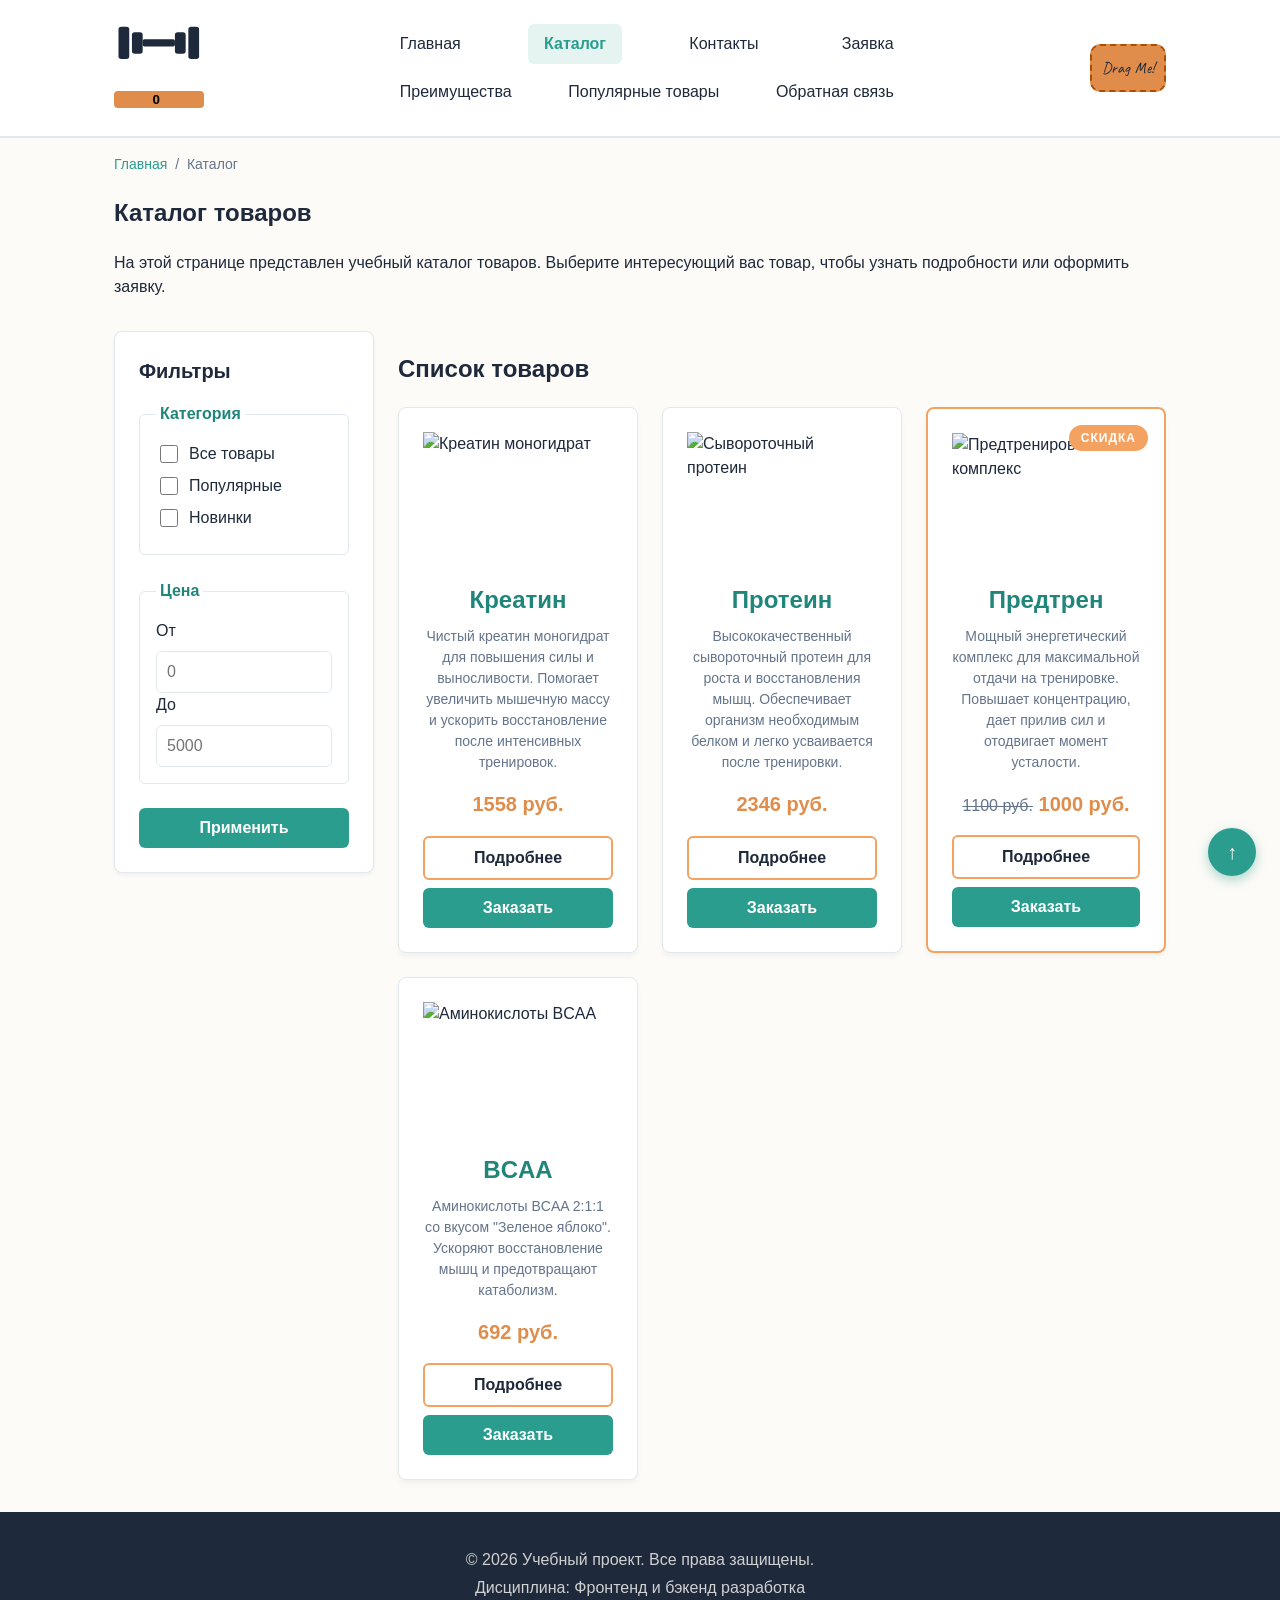
==== catalog.html @ 5d1a7ecf "feat: add KR4 JavaScript interactivity, multi-step modal, forms validation" ====
<!DOCTYPE html>
<html lang="ru">
<head>
  <meta charset="UTF-8">
  <meta name="viewport" content="width=device-width, initial-scale=1.0">
  <meta name="description" content="Каталог товаров учебного интернет-магазина.">
  <title>Каталог товаров – Учебный интернет-магазин</title>
  <link rel="preconnect" href="https://fonts.googleapis.com">
  <link rel="preconnect" href="https://fonts.gstatic.com" crossorigin>
  <link href="https://fonts.googleapis.com/css2?family=Caveat:wght@400;700&display=swap" rel="stylesheet">
  <link rel="stylesheet" href="css/style.css">
  <link rel="stylesheet" href="css/responsive.css">
  <link rel="stylesheet" href="css/animejs.css">
  <script src="https://cdn.jsdelivr.net/npm/animejs@4.3.6/dist/bundles/anime.umd.min.js"></script>
  <script src="js/anime.js" defer></script>
  <script type="module" src="js/main.js" defer></script>
</head>
<body>
  <a class="skip-link" href="#main">Перейти к основному содержимому</a>
  <header class="site-header">
    <div class="site-header__inner">
      <div class="logo-box">
        <div>
          <svg 
            class="logo logo-animated"
            xmlns="http://www.w3.org/2000/svg" 
            viewBox="0 0 100 40" 
            width="200" 
            height="80"
            fill="currentColor"
            aria-label="Гантель"
          >
            <rect x="5"  y="2"  width="12" height="36" rx="3" />
            <rect x="20" y="8"  width="12" height="24" rx="3" />

            <rect x="32" y="16" width="36" height="8" rx="2" />
          
            <rect x="68" y="8"  width="12" height="24" rx="3" />
            <rect x="83" y="2"  width="12" height="36" rx="3" />
          </svg>
        </div>
        <div>
          <button class="rotate-btn">0</button>
        </div>
      </div>

      <button class="menu-toggle" aria-label="Открыть меню" aria-expanded="false" aria-controls="site-nav">
        <span class="menu-toggle__bar"></span>
        <span class="menu-toggle__bar"></span>
        <span class="menu-toggle__bar"></span>
      </button>

      <nav class="site-nav" id="site-nav" aria-label="Основная навигация">
        <ul class="site-nav__list">
          <li class="site-nav__item">
            <a class="site-nav__link glass" href="index.html">Главная</a>
          </li>
          <li class="site-nav__item">
            <a class="site-nav__link site-nav__link--active glass" href="catalog.html" aria-current="page">Каталог</a>
          </li>
          <li class="site-nav__item">
            <a class="site-nav__link glass" href="contacts.html">Контакты</a>
          </li>
          <li class="site-nav__item">
            <a class="site-nav__link glass" href="order.html">Заявка</a>
          </li>
          <li class="site-nav__item">
            <a class="site-nav__link glass" href="index.html#advantages">Преимущества</a>
          </li>
          <li class="site-nav__item">
            <a class="site-nav__link glass" href="index.html#popular">Популярные товары</a>
          </li>
          <li class="site-nav__item">
            <a class="site-nav__link glass" href="index.html#contacts">Обратная связь</a>
          </li>
        </ul>
      </nav>

      <div class="square"><span>Drag Me!</span></div>
    </div>
  </header>

  <main id="main">
    <nav class="breadcrumbs" aria-label="Хлебные крошки">
      <a class="breadcrumbs__link" href="index.html">Главная</a>
      <span class="breadcrumbs__current">Каталог</span>
    </nav>

    <section class="section">
      <h1>Каталог товаров</h1>
      <p>
        На этой странице представлен учебный каталог товаров. 
        Выберите интересующий вас товар, чтобы узнать подробности или оформить заявку.
      </p>
    </section>

    <section class="catalog-layout">
      <aside class="catalog-filters">
        <h2>Фильтры</h2>

        <form class="filters-form" action="#" method="get">
          <fieldset>
            <legend>Категория</legend>
            <label>
              <input type="checkbox" name="category" value="all">
              Все товары
            </label>
            <label>
              <input type="checkbox" name="category" value="popular">
              Популярные
            </label>
            <label>
              <input type="checkbox" name="category" value="new">
              Новинки
            </label>
          </fieldset>

          <fieldset>
            <legend>Цена</legend>
            <label for="price-from">От</label>
            <input id="price-from" name="price-from" type="number" min="0" placeholder="0">

            <label for="price-to">До</label>
            <input id="price-to" name="price-to" type="number" min="0" placeholder="5000">
          </fieldset>

          <button class="button button--primary" type="submit">Применить</button>
        </form>
      </aside>

      <section class="catalog-products">
        <h2>Список товаров</h2>

        <div class="products-grid">
          <article class="product-card">
            <img 
              src="images/creatine.png" 
              srcset="images/creatine.png 480w, 
                      images/creatine.png 640w, 
                      images/creatine.png 960w" 
              sizes="(max-width: 639px) 100vw, (max-width: 1023px) 50vw, 33vw" 
              alt="Креатин моногидрат" 
              width="640" 
              height="480" 
              loading="lazy"
            >
            <h3 class="product-card__title">Креатин</h3>
            <p class="product-card__description">
              Чистый креатин моногидрат для повышения силы и выносливости. Помогает увеличить мышечную массу и ускорить восстановление после интенсивных тренировок.
            </p>
            <p class="product-card__price">1558 руб.</p>
            <div class="product-card__actions">
              <a class="button button--secondary" href="product1.html">Подробнее</a>
              <button data-modal-open="callback-modal" data-price="1558" class="button button--primary product-card__button" type="button" data-product="Креатин">
                Заказать
              </button>
            </div>
          </article>

          <article class="product-card">
            <img 
              src="images/protein.png" 
              srcset="images/protein.png 480w, 
                      images/protein.png 640w, 
                      images/protein.png 960w" 
              sizes="(max-width: 639px) 100vw, (max-width: 1023px) 50vw, 33vw" 
              alt="Сывороточный протеин" 
              width="640" 
              height="480" 
              loading="lazy"
            >
            <h3 class="product-card__title">Протеин</h3>
            <p class="product-card__description">
              Высококачественный сывороточный протеин для роста и восстановления мышц. Обеспечивает организм необходимым белком и легко усваивается после тренировки.
            </p>
            <p class="product-card__price">2346 руб.</p>
            <div class="product-card__actions">
              <a class="button button--secondary" href="product2.html">Подробнее</a>
              <button data-modal-open="callback-modal" data-price="2346" class="button button--primary product-card__button" type="button" data-product="Протеин">
                Заказать
              </button>
            </div>
          </article>

          <article class="product-card product-card--discount">
            <img 
              src="images/preworkout.png" 
              srcset="images/preworkout.png 480w, 
                      images/preworkout.png 640w, 
                      images/preworkout.png 960w" 
              sizes="(max-width: 639px) 100vw, (max-width: 1023px) 50vw, 33vw" 
              alt="Предтренировочный комплекс" 
              width="640" 
              height="480" 
              loading="lazy"
            >
            <span class="product-card__badge">Скидка</span>
            <h3 class="product-card__title">Предтрен</h3>
            <p class="product-card__description">
              Мощный энергетический комплекс для максимальной отдачи на тренировке. Повышает концентрацию, дает прилив сил и отодвигает момент усталости.
            </p>
            <p class="product-card__price"><s>1100 руб.</s> 1000 руб.</p>
            <div class="product-card__actions">
              <a class="button button--secondary" href="product3.html">Подробнее</a>
              <button data-modal-open="callback-modal" data-price="1000" class="button button--primary product-card__button" type="button" data-product="Предтрен">
                Заказать
              </button>
            </div>
          </article>

          <article class="product-card">
            <img 
              src="images/BCAA.png" 
              srcset="images/BCAA.png 480w, 
                      images/BCAA.png 640w, 
                      images/BCAA.png 960w" 
              sizes="(max-width: 639px) 100vw, (max-width: 1023px) 50vw, 33vw" 
              alt="Аминокислоты BCAA" 
              width="640" 
              height="480" 
              loading="lazy"
            >
            <h3 class="product-card__title">BCAA</h3>
            <p class="product-card__description">
              Аминокислоты BCAA 2:1:1 со вкусом "Зеленое яблоко". Ускоряют восстановление мышц и предотвращают катаболизм.
            </p>
            <p class="product-card__price">692 руб.</p>
            <div class="product-card__actions">
              <a class="button button--secondary" href="product4.html">Подробнее</a>
              <button data-modal-open="callback-modal" data-price="692" class="button button--primary product-card__button" type="button" data-product="BCAA">
                Заказать
              </button>
            </div>
          </article>
        </div>
      </section>
    </section>
  </main>

  <footer class="site-footer">
    <div>
      <p>&copy; 2026 Учебный проект. Все права защищены.</p>
      <p>Дисциплина: Фронтенд и бэкенд разработка</p>
    </div>
  </footer>

  <button class="to-top" type="button" id="to-top" aria-label="Наверх">↑</button>

  
  <div class="modal" id="callback-modal" data-modal hidden>
    <div class="modal__dialog" role="dialog" aria-modal="true" aria-labelledby="callback-title">
      
      <button type="button" data-modal-close aria-label="Закрыть окно">×</button>
  
      <h2 id="callback-title">Оформление заказа</h2>
      
      <!-- Индикатор прогресса -->
      <div class="wizard-progress" aria-hidden="true">
        <div class="wizard-progress__line"></div>
        <div class="wizard-progress__step is-active" data-step-indicator="1">1</div>
        <div class="wizard-progress__step" data-step-indicator="2">2</div>
        <div class="wizard-progress__step" data-step-indicator="3">3</div>
      </div>
  
      <!-- Скрытые данные о товаре -->
      <input type="hidden" id="selected-product" name="product">
      <input type="hidden" id="selected-price" name="price">
      <input type="hidden" id="selected-delivery-price" name="delivery-price">
      <input type="hidden" id="selected-total-price" name="total-price">
  
      <form id="multi-step-form" novalidate>
        
        <!-- ШАГ 1: Контакты -->
        <div class="wizard-step is-active" data-step="1">
          <label for="callback-name">Имя <span class="required-mark">*</span></label>
          <input id="callback-name" name="name" data-rule="required min" data-min="2">
          <span class="form-error" data-error-for="callback-name"></span>
  
          <label for="callback-phone">Телефон <span class="required-mark">*</span></label>
          <input id="callback-phone" name="phone" type="tel" data-rule="required phone">
          <span class="form-error" data-error-for="callback-phone"></span>
  
          <label for="callback-email">Email <span class="optional-mark">(необязательно)</span></label>
          <input id="callback-email" name="email" type="email" data-rule="email">
          <span class="form-error" data-error-for="callback-email"></span>
  
          <div class="wizard-actions">
            <button type="button" class="button button--primary" data-next-step>Далее</button>
          </div>
        </div>
  
        <!-- ШАГ 2: Доставка -->
        <div class="wizard-step" data-step="2" hidden>
          <div class="order-form__field">
            <label for="delivery-city">Город <span class="required-mark">*</span></label>
            <input id="delivery-city" name="city" data-rule="required min" data-min="2">
            <span class="form-error" data-error-for="delivery-city"></span>
          </div>
  
          <div class="order-form__field">
            <label for="delivery-street">Улица, дом, кв/офис <span class="required-mark">*</span></label>
            <input id="delivery-street" name="street" data-rule="required min" data-min="5">
            <span class="form-error" data-error-for="delivery-street"></span>
          </div>
          
          <div class="delivery-row">
            <div class="order-form__field">
              <label for="delivery-date">Дата <span class="optional-mark">(необязательно)</span></label>
              <input id="delivery-date" name="date" type="date">
            </div>
            <div class="order-form__field">
              <label for="delivery-time">Время <span class="optional-mark">(необязательно)</span></label>
              <input id="delivery-time" name="time" type="time">
            </div>
          </div>
  
          <div class="wizard-actions">
            <button type="button" class="button button--secondary" data-prev-step>Назад</button>
            <button type="button" class="button button--primary" data-next-step>Далее</button>
          </div>
        </div>
  
        <!-- ШАГ 3: Подтверждение -->
        <div class="wizard-step" data-step="3" hidden>
          <div class="order-summary">
            <h3>Детали заказа</h3>
            <p><strong>Товар:</strong> <span id="summary-product"></span></p>
            <p><strong>Телефон:</strong> <span id="summary-phone"></span></p>
            <p><strong>Адрес:</strong> <span id="summary-address"></span></p>
            <p><strong>Дата и время:</strong> <span id="summary-date"></span></p>
            
            <div class="order-summary__prices">
              <p>Стоимость товара: <span id="summary-base-price"></span> руб.</p>
              <p>Доставка (5%): <span id="summary-delivery-price"></span> руб.</p>
              <p class="order-summary__total">Итого: <span id="summary-total-price"></span> руб.</p>
            </div>
          </div>
  
          <div class="wizard-actions">
            <button type="button" class="button button--secondary" data-prev-step>Назад</button>
            <button type="submit" class="button button--primary">Подтвердить заказ</button>
          </div>
        </div>
  
      </form>
    </div>
  </div>
</body>
</html>
---- css/style.css ----
/* ======================= 1. Переменные проекта ======================= */

:root {
  /* Основная палитра */
  --color-primary: #2a9d8f;      /* Бирюзовый */
  --color-primary-dark: #21867a; /* Темный бирюзовый для ховера */
  --color-secondary: #f4a261;    /* Песочный/оранжевый */
  --color-secondary-dark: #e08c4a; /* Темный оранжевый для ховера */
  
  /* Фоны и текст */
  --color-bg: #fdfbf7;           /* Светлый фон сайта */
  --color-text: #1e293b;         /* Темный текст */
  --color-muted: #64748b;        /* Серый текст (для описаний) */
  --color-white: #ffffff;        /* Белый */
  --color-surface: #ffffff;      /* Белый фон карточек */
  --color-border: #e2e8f0;       /* Светло-серые рамки */
  
  /* Служебные цвета */
  --color-danger: #e76f51;       /* Красный для скидок/ошибок */
  --color-success: #2a9d8f;      /* Зеленый для успеха */
  --color-success-bg: #e6f4f1;
  --color-focus: #f4a261;        /* Цвет фокуса (оранжевый, чтобы выделяться) */

  /* Отступы и скругления (без изменений) */
  --space-xs: 4px;
  --space-sm: 8px;
  --space-md: 16px;
  --space-lg: 24px;
  --space-xl: 32px;

  --radius-sm: 6px;
  --radius-md: 8px;
  --radius-lg: 12px;

  --container-width: 1100px;
}
  
/* ======================= 2. Базовые стили ======================= */
  
* {
  box-sizing: border-box;
}
  
html {
  scroll-behavior: smooth;
}
  
body {
  margin: 0;
  min-height: 100vh;
  display: flex;
  flex-direction: column;
  font-family: Arial, sans-serif;
  line-height: 1.5;
  color: var(--color-text);
  background-color: var(--color-bg);
}

main { 
  flex: 1; 
  background: var(--color-bg); 
}
  
:target {
  outline: 2px dashed var(--color-primary);
  outline-offset: 4px;
}
  
/* ======================= 3. Общие элементы интерфейса ======================= */
  
a {
  color: var(--color-primary);
  text-decoration: none;
  transition: color 0.2s;
}

a:hover {
  color: var(--color-primary-dark);
}
  
a:focus-visible {
  outline: 3px solid var(--color-focus);
  outline-offset: 3px;
  border-radius: 2px;
}
  
/* ======================= 4. Блок button ======================= */
  
.button {
  display: inline-block;
  padding: var(--space-sm) var(--space-md);
  border: none;
  border-radius: var(--radius-sm);
  font: inherit;
  font-weight: 600;
  text-decoration: none;
  cursor: pointer;
  text-align: center;
  transition: background-color 0.2s, color 0.2s, border-color 0.2s;
}
  
.button--primary {
  color: var(--color-white);
  background-color: var(--color-primary);
}
  
.button--primary:hover {
  color: var(--color-white);
  background-color: var(--color-primary-dark);
}
  
.button--secondary {
  color: var(--color-text);
  background-color: transparent;
  border: 2px solid var(--color-secondary);
}
  
.button--secondary:hover {
  color: var(--color-white);
  background-color: var(--color-secondary);
}
  
.button:focus-visible {
  outline: 3px solid var(--color-focus);
  outline-offset: 3px;
}
  
.button:disabled,
.button--disabled {
  opacity: 0.6;
  cursor: not-allowed;
}
  
/* ======================= 5. Блок site-header ======================= */
  
.site-header {
  background-color: var(--color-surface);
  border-bottom: 2px solid var(--color-border);
  /* Убрали радиальные градиенты, оставили чистый фон */
}

.site-header__inner {
  max-width: var(--container-width);
  margin: 0 auto;
  padding: var(--space-lg);
  display: flex;
  flex-direction: column;
  align-items: center;
  gap: var(--space-md);
}

@media (min-width: 768px) {
  .site-header__inner {
    flex-direction: row;
    justify-content: space-between;
  }
}
  
.site-header__logo {
  font-weight: 700;
  font-size: 28px;
  font-family: 'Caveat', cursive;
  color: var(--color-primary);
  text-decoration: none;
}

.site-header__logo:hover {
  color: var(--color-primary-dark);
}
  
/* ======================= 6. Блок site-nav ======================= */

.site-nav {
  display: none;
}

.site-nav.is-open {
  display: flex;
  flex-direction: column;
}
  
.site-nav__list {
  display: flex;
  flex-wrap: wrap;
  justify-content: space-between;
  align-items: center;
  gap: var(--space-sm);
  padding: 0;
  margin: 0;
  list-style: none;
}
  
.site-nav__link {
  display: inline-block;
  padding: var(--space-sm) var(--space-md);
  color: var(--color-text);
  font-weight: 500;
  text-decoration: none;
  border-radius: var(--radius-sm);
  transition: background-color 0.2s, color 0.2s;
}
  
.site-nav__link:hover {
  background-color: var(--color-bg);
  color: var(--color-primary);
}
  
.site-nav__link:focus-visible {
  outline: 3px solid var(--color-focus);
  outline-offset: 3px;
}
  
.site-nav__link--active {
  color: var(--color-primary);
  background-color: var(--color-success-bg) !important;
  font-weight: 700;
}

@media (min-width: 768px) {
  .menu-toggle {
    display: none;
  }

  .site-nav {
    display: flex;
    flex-direction: row;
    gap: 16px;
    width: 50%;
  }
}
  
/* ======================= 7. Блок breadcrumbs ======================= */
  
.breadcrumbs {
  max-width: var(--container-width);
  margin: var(--space-md) auto;
  padding: 0 var(--space-lg);
  font-size: 14px;
  color: var(--color-muted);
}
  
.breadcrumbs__link {
  color: var(--color-primary);
}

.breadcrumbs__link:hover {
  text-decoration: underline;
}
  
.breadcrumbs__current::before {
  content: " / ";
  color: var(--color-muted);
  margin: 0 4px;
}
  
/* ======================= 8. Блок hero ======================= */
  
.hero {
  max-width: var(--container-width);
  display: flex;
  flex-direction: column;
  justify-content: center;
  align-items: center;
  gap: 3vh;
  margin: var(--space-xl) auto;
  padding: var(--space-xl) var(--space-lg);
  background-color: var(--color-primary);
  background-image: linear-gradient(rgba(42, 157, 143, 0.8), rgba(42, 157, 143, 0.9)), url(https://encrypted-tbn0.gstatic.com/images?q=tbn:ANd9GcRuwZ3PwALHUVYrsPH4vVslViOOf3SPwS43gyYWtcxL2g&s=10);
  background-size: cover;
  background-position: center;
  border-radius: var(--radius-lg);
  color: var(--color-white);
  text-align: center;

  & .button { border: 3px solid #e76f51; }
}

.hero h1 {
  font-size: clamp(28px, 5vw, 48px);
  margin: 0;
}

.hero p { 
  max-width: 800px;
  margin: 0;
  font-size: 18px;
}
  
/* ======================= 9. Блок section ======================= */
  
.section {
  max-width: var(--container-width);
  margin: 0 auto var(--space-xl);
  padding: 0 var(--space-lg);
}
  
.section h2 {
  margin-top: 0;
  color: var(--color-primary-dark);
  border-bottom: 2px solid var(--color-border);
  padding-bottom: var(--space-sm);
}
  
/* ======================= 10. Блок products-grid ======================= */
  
.products-grid {
  display: grid;
  grid-template-columns: repeat(1, 1fr);
  gap: var(--space-lg);
}

@media (min-width: 640px) {
  .products-grid { grid-template-columns: repeat(2, 1fr); }
}

@media (min-width: 1024px) {
  .products-grid { grid-template-columns: repeat(3, 1fr); }
}
  
/* ======================= 11. Блок product-card ======================= */
  
.product-card {
  display: flex;
  flex-direction: column;
  align-items: center;
  justify-content: space-between;
  gap: var(--space-sm);
  padding: var(--space-lg);
  border: 1px solid var(--color-border);
  border-radius: var(--radius-md);
  background-color: var(--color-surface);
  box-shadow: 0 4px 6px -1px rgba(0, 0, 0, 0.05);
  transition: transform 0.2s, box-shadow 0.2s;
  position: relative;
}

.product-card:hover {
  transform: translateY(-4px);
  box-shadow: 0 10px 15px -3px rgba(0, 0, 0, 0.1);
  border-color: var(--color-primary);
}
  
.product-card--discount {
  border: 2px solid var(--color-secondary);
}
  
.product-card__title {
  margin: 0;
  color: var(--color-primary-dark);
  font-size: 24px;
  text-align: center;
}
  
.product-card__description {
  font-size: 14px;
  margin: 0;
  padding: 0;
  color: var(--color-muted);
  text-align: center;
}
  
.product-card__price {
  margin: var(--space-sm) 0;
  font-size: 20px;
  font-weight: 700;
  color: var(--color-secondary-dark);
}

s { 
  color: var(--color-muted); 
  font-size: 16px;
  font-weight: normal;
}
  
.product-card__button {
  margin-top: auto;
  width: 100%;
}

.product-card__actions {
  display: flex;
  gap: var(--space-sm);
  flex-wrap: wrap;
  justify-content: center;
  margin-top: auto;
  width: 100%;
}
  
.product-card__actions .button {
  flex: 1 1 auto;
}
  
/* ======================= 12. Блок aside-info ======================= */
  
.aside-info {
  max-width: var(--container-width);
  margin: 0 auto var(--space-xl);
  padding: var(--space-lg);
  border-left: 6px solid var(--color-secondary);
  background-color: var(--color-surface);
  border-radius: 0 var(--radius-md) var(--radius-md) 0;
  box-shadow: 0 2px 4px rgba(0,0,0,0.05);
}
  
/* ======================= 13. Блок site-footer ======================= */
  
.site-footer {
  display: flex;
  flex-direction: column;
  justify-content: center;
  align-items: center;
  padding: var(--space-xl) var(--space-lg);
  background-color: var(--color-text);
  color: var(--color-bg);
  text-align: center;
}

.site-footer p {
  margin: var(--space-xs) 0;
  opacity: 0.8;
}
  
/* ======================= 14. Блок order-dialog ======================= */
  
.order-dialog {
  width: min(100% - 32px, 560px);
  padding: var(--space-lg);
  border: none;
  border-radius: var(--radius-lg);
  box-shadow: 0 25px 50px -12px rgba(0, 0, 0, 0.25);
}

.order-dialog::backdrop {
  background-color: rgba(30, 41, 59, 0.7);
  backdrop-filter: blur(2px);
}
  
.order-dialog__title {
  margin-top: 0;
  color: var(--color-primary-dark);
}
  
/* ======================= 15. Блок order-form ======================= */
  
.order-form__field {
  margin-bottom: var(--space-md);
}
  
.order-form__label {
  display: block;
  margin-bottom: var(--space-xs);
  font-weight: 600;
  color: var(--color-text);
}
  
.order-form__input,
.order-form__select,
.order-form__textarea {
  width: 100%;
  padding: 10px 12px;
  border: 1px solid var(--color-border);
  border-radius: var(--radius-sm);
  font: inherit;
  background-color: var(--color-bg);
  color: var(--color-text);
  transition: border-color 0.2s, box-shadow 0.2s;
}

.order-form__input[type="checkbox"] {
  width: auto;
  margin-right: var(--space-sm);
}

.order-form__input:hover,
.order-form__select:hover,
.order-form__textarea:hover {
  border-color: var(--color-primary);
}

.order-form__input:focus-visible,
.order-form__select:focus-visible,
.order-form__textarea:focus-visible {
  outline: 3px solid var(--color-focus);
  outline-offset: 2px;
  border-color: var(--color-primary);
}
  
.order-form__input[aria-invalid="true"],
.order-form__select[aria-invalid="true"],
.order-form__textarea[aria-invalid="true"] {
  border-color: var(--color-danger);
  background-color: #fdf2f2;
}
  
.order-form__hint {
  display: block;
  margin-top: var(--space-xs);
  font-size: 12px;
  color: var(--color-muted);
}
  
.order-form__actions {
  gap: var(--space-md);
}

.order-form__actions .button {
  width: 48%;
}

/* Чекбокс "Согласие" */
.order-form__field--checkbox .order-form__label {
  display: flex;
  gap: 10px;
  align-items: center;
  justify-content: center;
  font-weight: normal;
  cursor: pointer;
}
  
/* ======================= 16. Блок success-message ======================= */
  
.success-message {
  max-width: var(--container-width);
  margin: var(--space-lg) auto;
  padding: var(--space-md);
  border-left: 4px solid var(--color-success);
  background-color: var(--color-success-bg);
  color: var(--color-text);
  border-radius: var(--radius-sm);
}
  
/* ======================= 17. Блок catalog-layout ======================= */
  
.catalog-layout {
  max-width: var(--container-width);
  margin: 0 auto var(--space-xl);
  padding: 0 var(--space-lg);
  display: grid;
  grid-template-columns: 1fr;
  gap: var(--space-lg);
}

@media (min-width: 1024px) {
  .catalog-layout {
    grid-template-columns: 260px 1fr;
  }
}
  
.catalog-filters {
  height: fit-content;
  padding: var(--space-lg);
  border: 1px solid var(--color-border);
  border-radius: var(--radius-md);
  background-color: var(--color-surface);
  box-shadow: 0 2px 4px rgba(0,0,0,0.05);
}

.catalog-filters h2 {
  font-size: 20px;
  margin-top: 0;
  border-bottom: none;
  padding-bottom: 0;
}
  
/* ======================= 18. Блок filters-form ======================= */
  
.filters-form {
  display: grid;
  gap: var(--space-lg);
}
  
.filters-form fieldset {
  margin: 0;
  padding: var(--space-md);
  border: 1px solid var(--color-border);
  border-radius: var(--radius-sm);
}
  
.filters-form legend {
  font-weight: 700;
  color: var(--color-primary-dark);
  padding: 0 var(--space-xs);
}
  
.filters-form label {
  display: flex;
  align-items: center;
  gap: var(--space-sm);
  margin-bottom: var(--space-sm);
  cursor: pointer;
}
  
.filters-form input[type="number"] {
  width: 100%;
  padding: 8px 10px;
  border: 1px solid var(--color-border);
  border-radius: var(--radius-sm);
  font: inherit;
}

.filters-form input[type="checkbox"] {
  width: 18px;
  height: 18px;
  accent-color: var(--color-primary);
}



/* ======================= 19. Позиционирование: бейджи в карточках ======================= */

.product-card__badge {
  position: absolute;
  top: var(--space-md);
  right: var(--space-md);
  padding: 4px 12px;
  color: var(--color-white);
  background-color: var(--color-secondary);
  border-radius: 20px;
  font-size: 12px;
  font-weight: 700;
  text-transform: uppercase;
  letter-spacing: 1px;
  z-index: 1;
}
  
/* ======================= 20. Модификатор: одиночная карточка товара ======================= */
  
.product-card--single {
  max-width: 720px;
  margin: 0 auto;
}
  
/* ======================= 21. Таблица характеристик ======================= */
  
.product-table {
  width: 100%;
  max-width: 720px;
  margin: 0 auto;
  border-collapse: collapse;
  background-color: var(--color-surface);
  box-shadow: 0 2px 4px rgba(0,0,0,0.05);
  border-radius: var(--radius-md);
  overflow: hidden;
}
  
.product-table caption {
  caption-side: top;
  margin-bottom: var(--space-md);
  font-weight: 700;
  font-size: 18px;
  text-align: left;
  color: var(--color-primary-dark);
}
  
.product-table th,
.product-table td {
  padding: var(--space-md);
  border-bottom: 1px solid var(--color-border);
  text-align: left;
}
  
.product-table th {
  background-color: var(--color-bg);
  font-weight: 700;
  color: var(--color-text);
}

.product-table tr:last-child td {
  border-bottom: none;
}

.product-table tr:hover td {
  background-color: var(--color-success-bg);
}
  
/* ======================= 22. Форма на отдельной странице ======================= */
  
.order-form--page {
  max-width: 600px;
  margin: 0 auto;
  padding: var(--space-xl);
  border: 1px solid var(--color-border);
  border-radius: var(--radius-lg);
  background-color: var(--color-surface);
  box-shadow: 0 4px 6px -1px rgba(0, 0, 0, 0.05);
}

.form-error {
  display: block;
  min-height: 1.2em;
  color: #b00020;
  font-size: 0.875rem;
}

[aria-invalid="true"] {
  border-color: #b00020;
  outline-color: #b00020;
}
  
/* ======================= 23. Sticky-навигация ======================= */
  
.site-header {
  position: sticky;
  top: 0;
  z-index: 10;
}
  
/* ======================= 24. Кнопка «Наверх» (fixed) ======================= */
  
.to-top {
  position: fixed;
  right: var(--space-lg);
  bottom: var(--space-lg);
  z-index: 20;
  width: 48px;
  height: 48px;
  padding: 0;
  color: var(--color-white);
  background-color: var(--color-primary);
  border: none;
  border-radius: 50%;
  font-size: 20px;
  font-weight: 700;
  cursor: pointer;
  box-shadow: 0 4px 12px rgba(42, 157, 143, 0.4);
  transition: background-color 0.2s, transform 0.2s;
}
  
.to-top:hover {
  background-color: var(--color-primary-dark);
  transform: translateY(-2px);
}
  
.to-top:focus-visible {
  outline: 3px solid var(--color-focus);
  outline-offset: 3px;
}

/* ======================= 25. Contacts ======================= */

.contacts-layout {
  display: grid;
  grid-template-columns: 1fr;
  gap: var(--space-xl);
}

@media (min-width: 768px) {
  .contacts-layout {
    grid-template-columns: 1fr 1fr;
  }
}
  
.contacts-list {
  list-style: none;
  padding: 0;
  margin: 0 0 var(--space-lg);
}
  
.contacts-list li {
  margin-bottom: var(--space-md);
  padding-bottom: var(--space-sm);
  border-bottom: 1px solid var(--color-border);
}

.contacts-list li:last-child {
  border-bottom: none;
}
  
.contacts-list a {
  color: var(--color-primary);
  font-weight: 600;
}

.contacts-list a:hover {
  text-decoration: underline;
}
  
.contacts-actions {
  display: flex;
  gap: var(--space-md);
  flex-wrap: wrap;
  margin-top: var(--space-lg);
}
  
.contacts-note {
  margin-top: var(--space-xl);
  padding: var(--space-lg);
  border-left: 6px solid var(--color-secondary);
  background-color: var(--color-bg);
  border-radius: 0 var(--radius-md) var(--radius-md) 0;
}

.contacts-note h3 {
  margin-top: 0;
  color: var(--color-secondary-dark);
}

/* ======================= 26. Product details ======================= */

.product-detail {
  display: grid;
  grid-template-columns: 1fr;
  gap: var(--space-xl);
  align-items: start;
}

@media (min-width: 768px) {
  .product-detail {
    grid-template-columns: 1fr 1fr;
  }
}
  
.product-detail__image {
  display: flex;
  justify-content: center;
  align-items: center;
  padding: var(--space-lg);
  border: 1px solid var(--color-border);
  border-radius: var(--radius-lg);
  background-color: var(--color-surface);
  box-shadow: 0 4px 6px rgba(0,0,0,0.05);
}
  
.product-detail__image img {
  max-width: 100%;
  height: auto;
  border-radius: var(--radius-md);
}
  
.product-detail__info {
  display: flex;
  flex-direction: column;
  gap: var(--space-md);
}
  
.product-detail__description {
  font-size: 16px;
  line-height: 1.6;
  color: var(--color-muted);
}
  
.product-detail__price {
  font-size: 28px;
  font-weight: 700;
  color: var(--color-secondary-dark);
  margin: 0;
}
  
.product-detail__actions {
  display: flex;
  gap: var(--space-md);
  flex-wrap: wrap;
  margin-top: var(--space-sm);
}
  
.product-detail__note {
  margin-top: var(--space-md);
  padding: var(--space-md);
  border-left: 4px solid var(--color-secondary);
  background-color: #fff8e6;
  font-size: 14px;
  color: var(--color-text);
  border-radius: 0 var(--radius-sm) var(--radius-sm) 0;
}

/* FAQ */
.faq-list {
  display: grid;
  gap: var(--space-sm);
  max-width: 800px;
}
  
.faq-item {
  border: 1px solid var(--color-border);
  border-radius: var(--radius-sm);
  padding: var(--space-md);
  background-color: var(--color-surface);
  transition: border-color 0.2s;
}

.faq-item:hover {
  border-color: var(--color-primary);
}
  
.faq-item summary {
  cursor: pointer;
  font-weight: 700;
  color: var(--color-primary-dark);
}

.faq-item summary:hover {
  color: var(--color-primary);
}
  
.faq-item p {
  margin: var(--space-sm) 0 0;
  color: var(--color-muted);
}

/* ======================= 27. Skip link ======================= */

.skip-link {
  position: absolute;
  left: 16px;
  top: -100px;
  z-index: 1000;
  padding: 10px 16px;
  color: var(--color-white);
  background-color: var(--color-text);
  border-radius: var(--radius-sm);
  text-decoration: none;
  font-weight: 600;
  transition: top 0.2s;
}

.skip-link:focus {
  top: 16px;
  outline: 3px solid var(--color-focus);
}

/* ======================= 28. modal ======================= */

/* Скрытие окна, когда нет атрибута open или стоит hidden */
.modal[hidden] {
  display: none;
}

/* Фон (затемнение) */
.modal {
  position: fixed;
  inset: 0;
  background-color: rgba(30, 41, 59, 0.7); /* Используем оттенок из --color-text */
  backdrop-filter: blur(4px); /* Легкое размытие фона */
  display: grid;
  place-items: center;
  z-index: 1000;
  padding: var(--space-md); /* Отступы по краям для мобилок */
  animation: modalFadeIn 0.3s ease-out;
}

/* Само окно */
.modal__dialog {
  background-color: var(--color-surface);
  border: 1px solid var(--color-border);
  border-radius: var(--radius-lg);
  box-shadow: 0 25px 50px -12px rgba(0, 0, 0, 0.25);
  max-width: 480px;
  width: 100%;
  padding: var(--space-xl);
  position: relative;
  animation: modalSlideUp 0.3s ease-out;
}

/* Заголовок */
.modal__dialog h2 {
  margin-top: 0;
  margin-bottom: var(--space-lg);
  color: var(--color-primary-dark);
  font-size: 24px;
  border-bottom: 2px solid var(--color-border);
  padding-bottom: var(--space-sm);
}

/* Кнопка закрытия (крестик) */
.modal__dialog [data-modal-close] {
  position: absolute;
  top: var(--space-md);
  right: var(--space-md);
  width: 32px;
  height: 32px;
  display: flex;
  align-items: center;
  justify-content: center;
  background: transparent;
  border: none;
  border-radius: 50%;
  font-size: 24px;
  line-height: 1;
  color: var(--color-muted);
  cursor: pointer;
  transition: background-color 0.2s, color 0.2s;
}

.modal__dialog [data-modal-close]:hover {
  background-color: var(--color-bg);
  color: var(--color-danger);
}

.modal__dialog [data-modal-close]:focus-visible {
  outline: 3px solid var(--color-focus);
  outline-offset: 2px;
}

/* Стилизация полей внутри модалки (чтобы не дублировать классы) */
.modal__dialog label {
  display: block;
  margin-bottom: var(--space-xs);
  font-weight: 600;
  color: var(--color-text);
}

.modal__dialog input,
.modal__dialog textarea {
  width: 100%;
  padding: 10px 12px;
  margin-bottom: var(--space-xs);
  border: 1px solid var(--color-border);
  border-radius: var(--radius-sm);
  font: inherit;
  background-color: var(--color-bg);
  color: var(--color-text);
  transition: border-color 0.2s, box-shadow 0.2s;
}

.modal__dialog input:focus-visible,
.modal__dialog textarea:focus-visible {
  outline: 3px solid var(--color-focus);
  outline-offset: 2px;
  border-color: var(--color-primary);
}

.modal__dialog button[type="submit"] {
  width: 100%;
  margin-top: var(--space-sm);
  padding: var(--space-sm) var(--space-md);
  color: var(--color-white);
  background-color: var(--color-primary);
  border: none;
  border-radius: var(--radius-sm);
  font: inherit;
  font-weight: 600;
  cursor: pointer;
  transition: background-color 0.2s;
}

.modal__dialog button[type="submit"]:hover {
  background-color: var(--color-primary-dark);
}

.modal__dialog button[type="submit"]:focus-visible {
  outline: 3px solid var(--color-focus);
  outline-offset: 3px;
}

.no-scroll {
  overflow: hidden;
}

@keyframes modalFadeIn {
  from { opacity: 0; }
  to { opacity: 1; }
}

@keyframes modalSlideUp {
  from { 
    opacity: 0; 
    transform: translateY(20px); 
  }
  to { 
    opacity: 1; 
    transform: translateY(0); 
  }
}

/* ======================= 29. Многошаговая модалка (Wizard) ======================= */

.wizard-progress {
  display: flex;
  justify-content: space-between;
  align-items: center;
  position: relative;
  margin-bottom: var(--space-xl);
  padding: 0 var(--space-md);
}

.wizard-progress__line {
  position: absolute;
  top: 50%;
  left: 0;
  right: 0;
  height: 2px;
  background-color: var(--color-border);
  transform: translateY(-50%);
  z-index: 1;
}

.wizard-progress__step {
  position: relative;
  z-index: 2;
  width: 32px;
  height: 32px;
  border-radius: 50%;
  background-color: var(--color-bg);
  border: 2px solid var(--color-border);
  color: var(--color-muted);
  font-weight: 700;
  display: flex;
  align-items: center;
  justify-content: center;
  transition: all 0.3s ease;
}

.wizard-progress__step.is-active {
  background-color: var(--color-primary);
  border-color: var(--color-primary);
  color: var(--color-white);
  box-shadow: 0 0 0 4px var(--color-success-bg);
}

.wizard-progress__step.is-completed {
  background-color: var(--color-primary-dark);
  border-color: var(--color-primary-dark);
  color: var(--color-white);
}

.wizard-step {
  animation: fadeIn 0.3s ease-in-out;
}

.wizard-step[hidden] {
  display: none;
}

.wizard-actions {
  display: flex;
  gap: var(--space-md);
  margin-top: var(--space-lg);
}

.wizard-actions .button {
  flex: 1;
}

.required-mark {
  color: var(--color-danger);
}

.optional-mark {
  font-size: 0.85em;
  color: var(--color-muted);
  font-weight: normal;
}

.delivery-row {
  display: flex;
  gap: var(--space-md);
}

.delivery-row .order-form__field {
  flex: 1;
}

/* Блок подтверждения */
.order-summary {
  background-color: var(--color-bg);
  padding: var(--space-md);
  border-radius: var(--radius-sm);
  border: 1px solid var(--color-border);
}

.order-summary h3 {
  margin-top: 0;
  color: var(--color-primary-dark);
}

.order-summary p {
  margin: var(--space-sm) 0;
}

.order-summary__prices {
  margin-top: var(--space-md);
  padding-top: var(--space-md);
  border-top: 1px dashed var(--color-border);
}

.order-summary__total {
  font-size: 18px;
  font-weight: 700;
  color: var(--color-secondary-dark);
}

@keyframes fadeIn {
  from { opacity: 0; transform: translateX(10px); }
  to { opacity: 1; transform: translateX(0); }
}

/* ======================= 30. Inputs with Prefix ======================= */

.input-prefix-wrapper {
  width: 100%;
  display: flex;
  align-items: center;
  border: 1px solid var(--color-border);
  border-radius: var(--radius-sm);
  background-color: var(--color-bg);
  transition: border-color 0.2s, box-shadow 0.2s;
}

.input-prefix-wrapper:focus-within {
  outline: 3px solid var(--color-focus);
  outline-offset: 2px;
  border-color: var(--color-primary);
}

.input-prefix-wrapper.has-error {
  border-color: var(--color-danger);
  background-color: #fdf2f2;
}

.input-prefix-symbol {
  padding: 10px 0 10px 12px;
  font-weight: 600;
  color: var(--color-text);
  user-select: none;
  pointer-events: none;
}

.input-prefix-part {
  border: none !important;
  background: transparent !important;
  box-shadow: none !important;
  padding: 10px 12px !important;
  width: 100%;
}

.input-prefix-part:focus-visible {
  outline: none !important;
}

#order-email {
  field-sizing: content;
  width: auto;
  flex: 0 0 auto;
  min-width: 70px;
  max-width: 300px;
  padding-right: 4px !important;
}
#order-email-domain {
  padding-left: 4px !important;
}
---- css/responsive.css ----
*, *::before, *::after { box-sizing: border-box; }
  
body { overflow-x: hidden; }

img, video {
  max-width: 100%;
  height: auto;
}

.container, .section, .site-header__inner {
  width: min(100% - 32px, 1100px);
  margin-inline: auto;
}

/* Мобильная навигация */
.site-nav__list {
  flex-direction: column;
  align-items: flex-start;
}

.site-nav__link {
  display: block;
  width: 100%;
}

@media (min-width: 768px) {
  .site-nav__list {
    flex-direction: row;
    justify-content: space-between;
    flex-wrap: wrap;
    width: 100%;
  }
  .site-nav__link {
    width: auto;
  }
}

/* Мобильный hero */
.hero {
  max-width: 100%;
  aspect-ratio: auto;
  padding: 40px 16px;
  margin: 16px auto;

  & h1 {
    font-size: clamp(24px, 7vw, 48px);
    text-align: center;
  }

  p { width: 100% !important; }
}

@media (min-width: 768px) {
  .hero {
    max-width: 90%;
    aspect-ratio: 640 / 359;
  }
}

/* Мобильная сетка карточек */
.products-grid {
  grid-template-columns: 1fr;
}

.catalog-layout {
  grid-template-columns: 1fr;
  grid-template-areas: 
    "filters"
    "products";
}

@media (min-width: 640px) { .products-grid { grid-template-columns: repeat(2, minmax(0, 1fr)); } }

@media (min-width: 1024px) {
  .products-grid { grid-template-columns: repeat(3, minmax(0, 1fr)); }
  
  .catalog-layout {
    grid-template-columns: 260px 1fr;
    grid-template-areas: "filters products";
  }
}

.order-form__field {
  margin-bottom: 16px;
}

@media (min-width: 768px) {
  .order-form--page {
    display: grid;
    grid-template-columns: 1fr;
    gap: 16px;
  }
  .order-form__field:nth-child(odd) {
    grid-column: 1 / -1;
  }
}

.table-wrapper {
  overflow-x: auto;
  -webkit-overflow-scrolling: touch;
}


.menu-toggle {
  display: none;
  flex-direction: column;
  justify-content: space-between;
  width: 30px;
  height: 21px;
  background: transparent;
  border: none;
  cursor: pointer;
  padding: 0;
  z-index: 999;
}

.menu-toggle__bar {
  width: 100%;
  height: 3px;
  background-color: var(--color-primary, #2a9d8f);
  border-radius: 2px;
  transition: all 0.3s ease;
}

.menu-toggle[aria-expanded="true"] .menu-toggle__bar:nth-child(1) {
  transform: translateY(9px) rotate(45deg);
}
.menu-toggle[aria-expanded="true"] .menu-toggle__bar:nth-child(2) {
  opacity: 0;
}
.menu-toggle[aria-expanded="true"] .menu-toggle__bar:nth-child(3) {
  transform: translateY(-9px) rotate(-45deg);
}

/* --- Мобильная версия (до 768px) --- */
@media (max-width: 767px) {
  .site-header__inner {
    flex-direction: row;
    justify-content: space-between;
    align-items: center;
    padding: var(--space-sm) var(--space-md);
  }

  .menu-toggle {
    display: flex; 
  }

  
  .site-nav {
    display: none; 
    position: absolute;
    top: 100%;
    left: 0;
    width: 100%;
    background-color: var(--color-surface, #ffffff);
    padding: var(--space-md);
    box-shadow: 0 4px 6px rgba(0,0,0,0.1);
    border-bottom: 2px solid var(--color-border, #e2e8f0);
  }

  .site-nav.is-open {
    display: block;
  }

  .site-nav__list {
    flex-direction: column;
    align-items: stretch;
    margin: 0;
  }

  .site-nav__link {
    display: block;
    width: 100%;
    text-align: center;
    padding: 12px;
    border-bottom: 1px solid var(--color-border, #e2e8f0);
  }
  
  .site-nav__item:last-child .site-nav__link {
    border-bottom: none;
  }
}
---- css/animejs.css ----
/* Заменили .logo.js на .logo-animated */
.logo-animated {
    width: 150%;
    height: 150%;
}

.logo-box {
    display: flex;
    flex-wrap: wrap;
    flex-direction: column;
    align-items: center;
    justify-content: center;
    gap: 20px;
}

@media (max-width: 767px) {
    .logo-box { gap: 10px; }
}

.logo { width: 7vw; }

.rotate-btn {
    background: #e08c4a;
    border: none;
    border-radius: 4px;
    width: 7vw;
    font-weight: 800;
    letter-spacing: 5px;
    text-align: center;
    transition: 0.2s;
}

.rotate-btn:active {
    transform: scale(0.8);
}

.square {
    width: fit-content;
    height: fit-content;
    padding: 10px;
    border-radius: 10px;
    border: 2.5px dashed #af4c00;
    background: #e08c4a;
    text-align: center;

    & span {
        width: 100%;
        height: 100%;
        font-family: 'Caveat', cursive;
        user-select: none;
    }
}
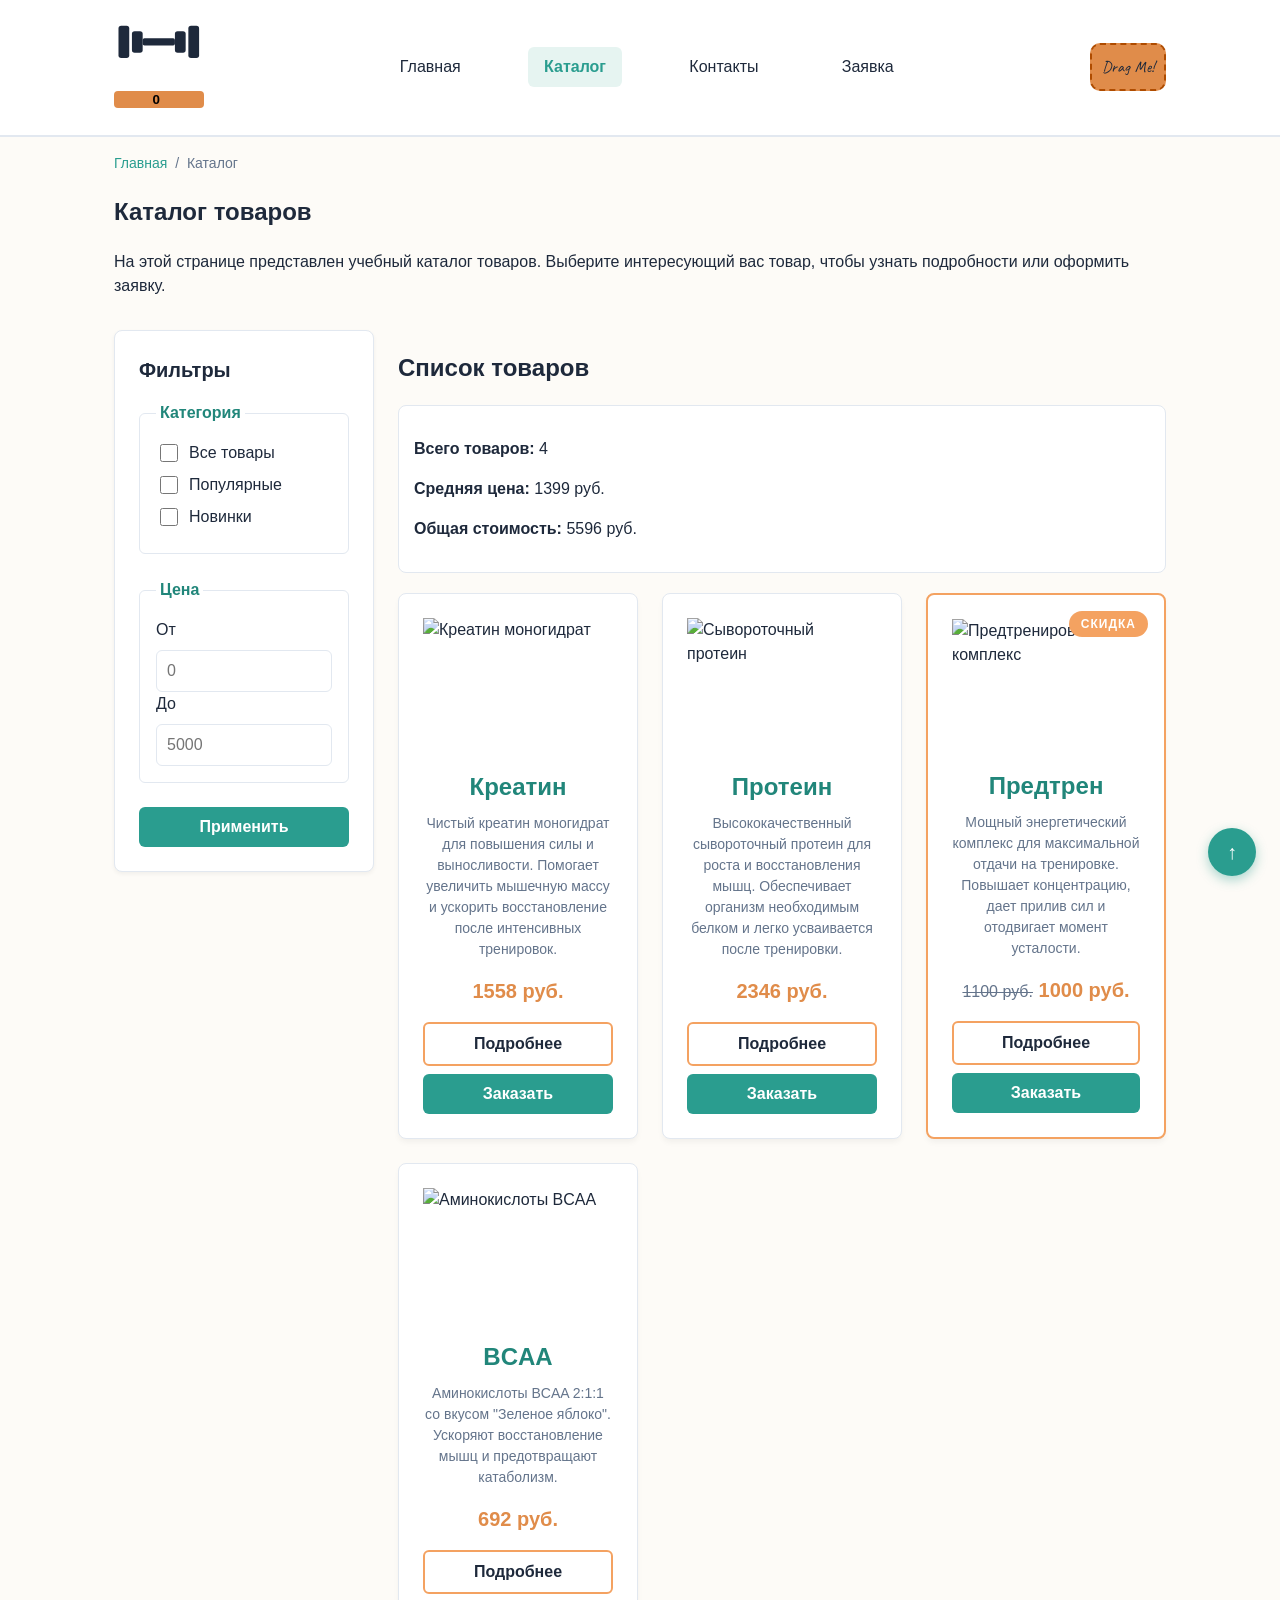
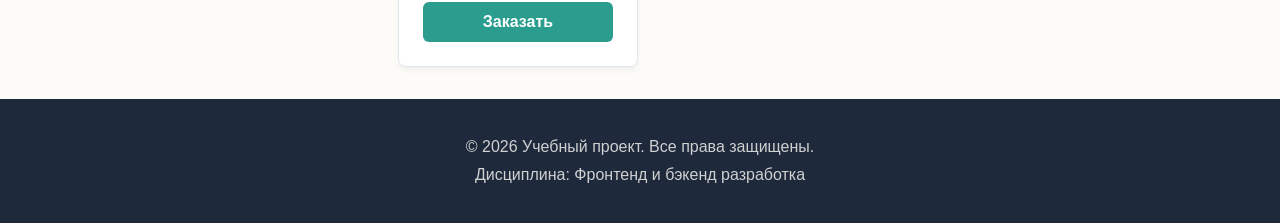
==== commit d0c22bf6: "feat: add products array, data processing functions and stats output" ====
--- a/catalog.html
+++ b/catalog.html
@@ -12,8 +12,8 @@
   <link rel="stylesheet" href="css/responsive.css">
   <link rel="stylesheet" href="css/animejs.css">
   <script src="https://cdn.jsdelivr.net/npm/animejs@4.3.6/dist/bundles/anime.umd.min.js"></script>
-  <script src="js/anime.js" defer></script>
-  <script type="module" src="js/main.js" defer></script>
+  <script type="module" src="js/anime.js"></script>
+  <script type="module" src="js/main.js"></script>
 </head>
 <body>
   <a class="skip-link" href="#main">Перейти к основному содержимому</a>
@@ -64,15 +64,6 @@
           <li class="site-nav__item">
             <a class="site-nav__link glass" href="order.html">Заявка</a>
           </li>
-          <li class="site-nav__item">
-            <a class="site-nav__link glass" href="index.html#advantages">Преимущества</a>
-          </li>
-          <li class="site-nav__item">
-            <a class="site-nav__link glass" href="index.html#popular">Популярные товары</a>
-          </li>
-          <li class="site-nav__item">
-            <a class="site-nav__link glass" href="index.html#contacts">Обратная связь</a>
-          </li>
         </ul>
       </nav>
 
@@ -130,6 +121,12 @@
 
       <section class="catalog-products">
         <h2>Список товаров</h2>
+
+        <div class="catalog-stats" id="catalog-stats" style="margin-bottom: 20px; padding: 15px; background: #fff; border-radius: 8px; border: 1px solid #e2e8f0;">
+          <p><strong>Всего товаров:</strong> <span id="stat-count"></span></p>
+          <p><strong>Средняя цена:</strong> <span id="stat-average"></span> руб.</p>
+          <p><strong>Общая стоимость:</strong> <span id="stat-total"></span> руб.</p>
+        </div>
 
         <div class="products-grid">
           <article class="product-card">
--- a/css/style.css
+++ b/css/style.css
@@ -180,17 +180,20 @@
 }
   
 .site-nav__list {
-  display: flex;
+  width: 100%;
+  display: flex;
+  flex-direction: row;
   flex-wrap: wrap;
   justify-content: space-between;
   align-items: center;
-  gap: var(--space-sm);
+  
   padding: 0;
   margin: 0;
   list-style: none;
 }
   
 .site-nav__link {
+  flex: 0 0 auto;
   display: inline-block;
   padding: var(--space-sm) var(--space-md);
   color: var(--color-text);
@@ -222,9 +225,7 @@
   }
 
   .site-nav {
-    display: flex;
-    flex-direction: row;
-    gap: 16px;
+    display: block;
     width: 50%;
   }
 }
--- a/css/responsive.css
+++ b/css/responsive.css
@@ -13,26 +13,10 @@
 }
 
 /* Мобильная навигация */
-.site-nav__list {
-  flex-direction: column;
-  align-items: flex-start;
-}
 
 .site-nav__link {
   display: block;
   width: 100%;
-}
-
-@media (min-width: 768px) {
-  .site-nav__list {
-    flex-direction: row;
-    justify-content: space-between;
-    flex-wrap: wrap;
-    width: 100%;
-  }
-  .site-nav__link {
-    width: auto;
-  }
 }
 
 /* Мобильный hero */
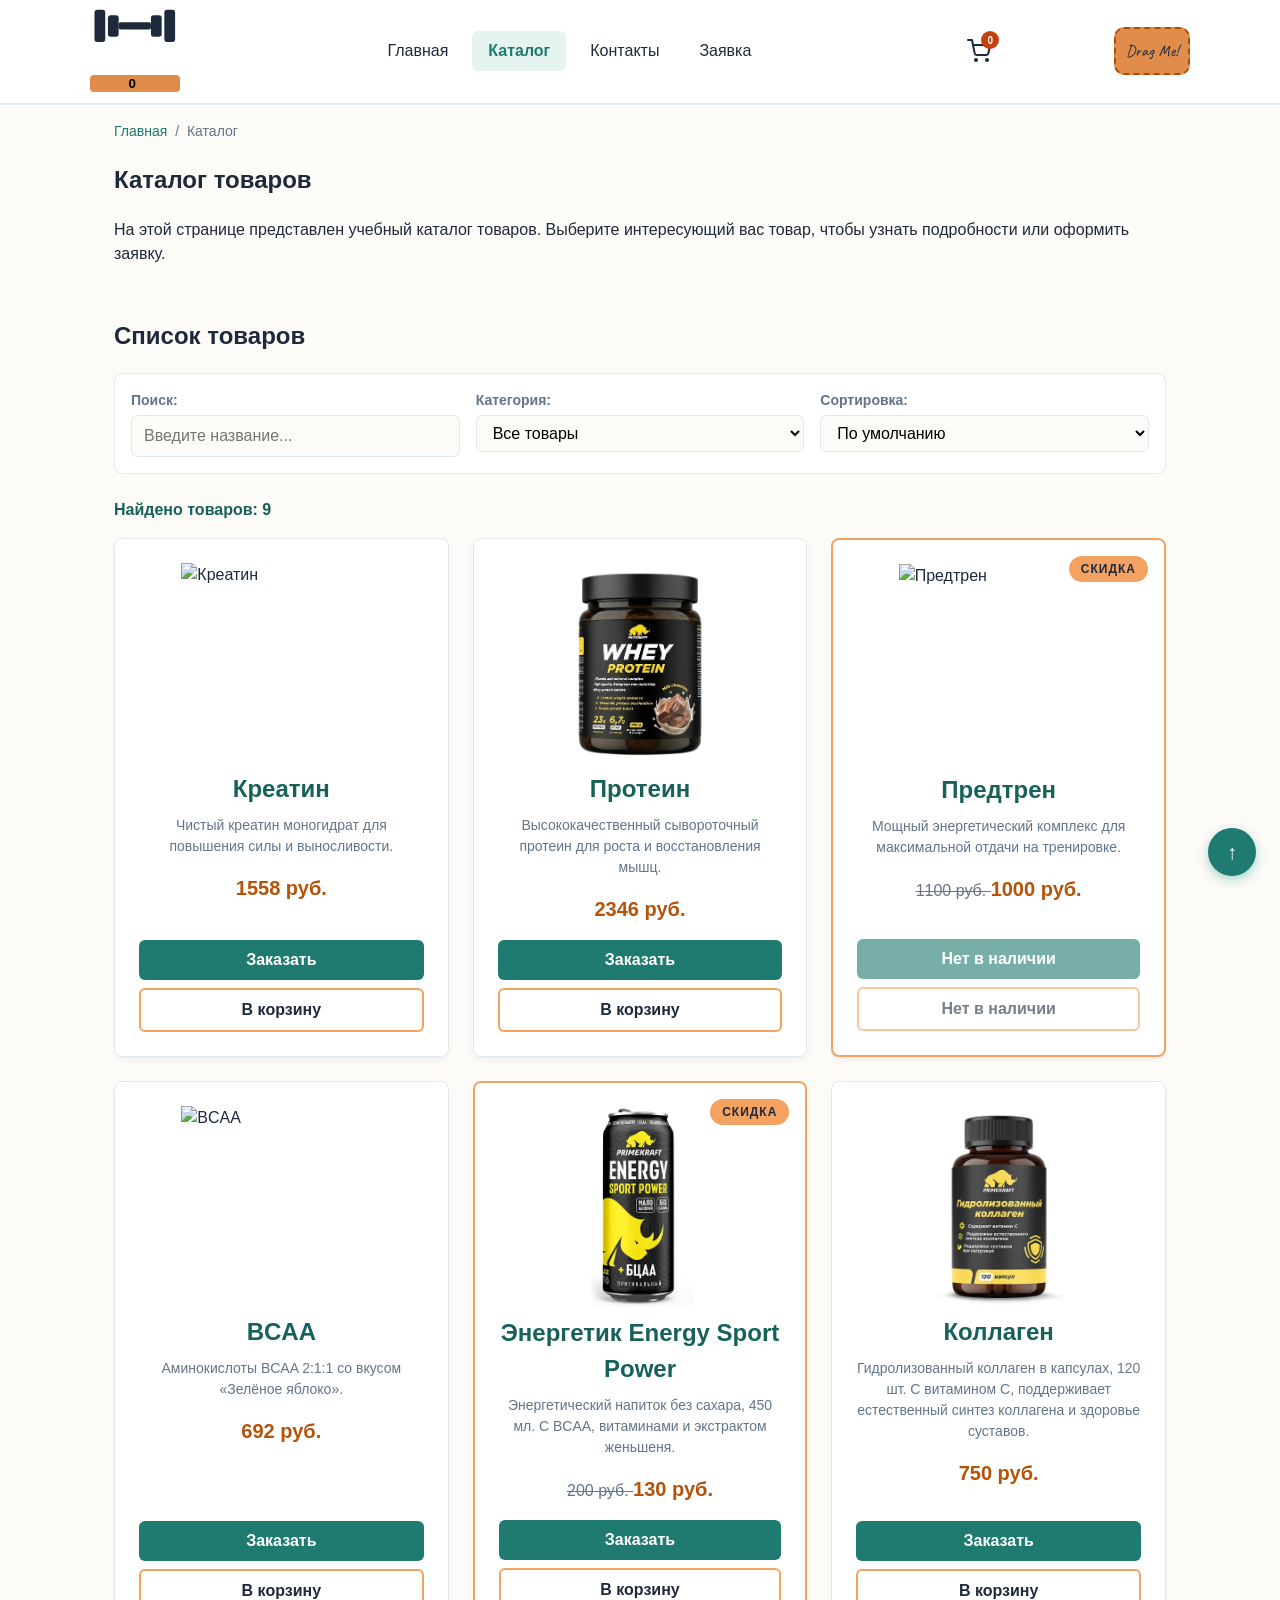
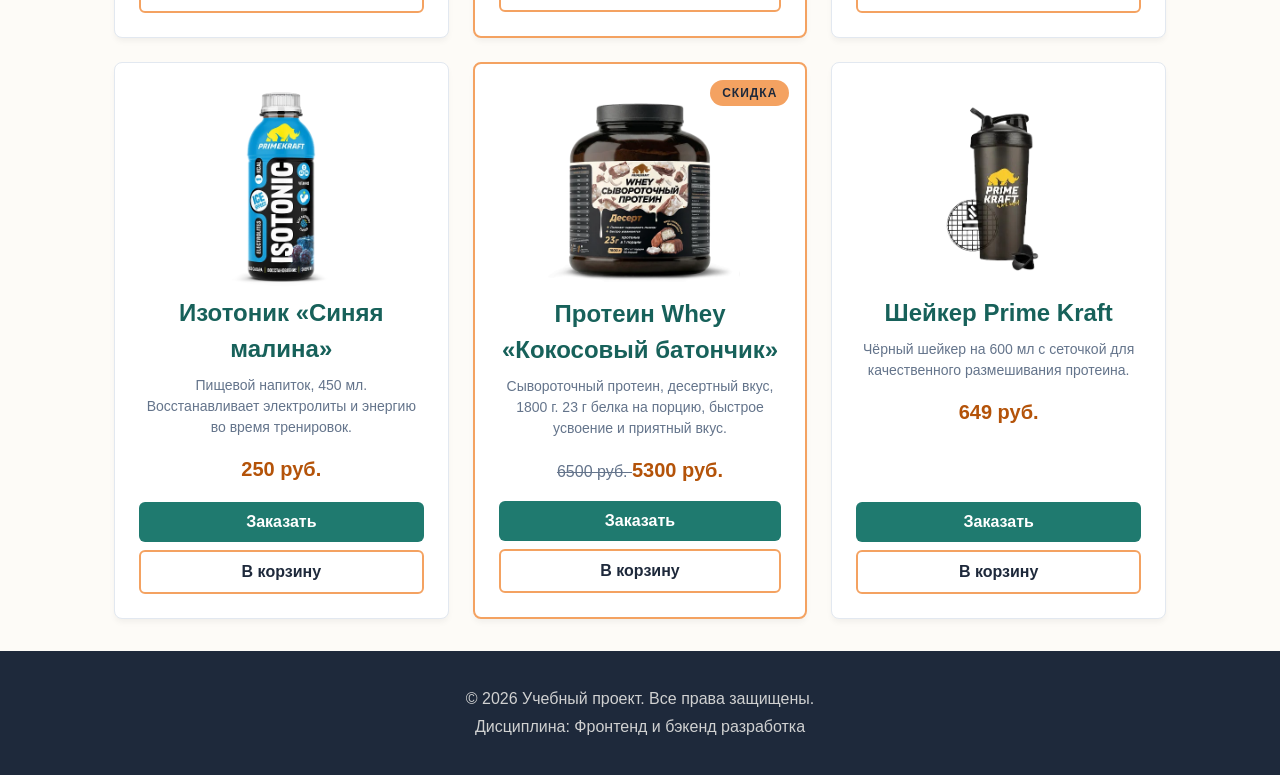
==== commit 71059bd3: "feat: complete JavaScript shop project with cart, wizard form, and promo codes" ====
--- a/catalog.html
+++ b/catalog.html
@@ -1,5 +1,6 @@
 <!DOCTYPE html>
 <html lang="ru">
+
 <head>
   <meta charset="UTF-8">
   <meta name="viewport" content="width=device-width, initial-scale=1.0">
@@ -15,42 +16,36 @@
   <script type="module" src="js/anime.js"></script>
   <script type="module" src="js/main.js"></script>
 </head>
+
 <body>
   <a class="skip-link" href="#main">Перейти к основному содержимому</a>
   <header class="site-header">
     <div class="site-header__inner">
       <div class="logo-box">
         <div>
-          <svg 
-            class="logo logo-animated"
-            xmlns="http://www.w3.org/2000/svg" 
-            viewBox="0 0 100 40" 
-            width="200" 
-            height="80"
-            fill="currentColor"
-            aria-label="Гантель"
-          >
-            <rect x="5"  y="2"  width="12" height="36" rx="3" />
-            <rect x="20" y="8"  width="12" height="24" rx="3" />
+          <svg class="logo logo-animated" xmlns="http://www.w3.org/2000/svg" viewBox="0 0 100 40" width="200"
+            height="80" fill="currentColor" aria-label="Гантель">
+            <rect x="5" y="2" width="12" height="36" rx="3" />
+            <rect x="20" y="8" width="12" height="24" rx="3" />
 
             <rect x="32" y="16" width="36" height="8" rx="2" />
-          
-            <rect x="68" y="8"  width="12" height="24" rx="3" />
-            <rect x="83" y="2"  width="12" height="36" rx="3" />
+
+            <rect x="68" y="8" width="12" height="24" rx="3" />
+            <rect x="83" y="2" width="12" height="36" rx="3" />
           </svg>
         </div>
         <div>
-          <button class="rotate-btn">0</button>
-        </div>
-      </div>
-
-      <button class="menu-toggle" aria-label="Открыть меню" aria-expanded="false" aria-controls="site-nav">
+          <button class="rotate-btn" type="button" aria-label="Вращать логотип">0</button>
+        </div>
+      </div>
+
+      <button class="menu-toggle" aria-label="Открыть меню" aria-expanded="false" aria-controls="site-nav" data-menu-toggle>
         <span class="menu-toggle__bar"></span>
         <span class="menu-toggle__bar"></span>
         <span class="menu-toggle__bar"></span>
       </button>
 
-      <nav class="site-nav" id="site-nav" aria-label="Основная навигация">
+      <nav class="site-nav" id="site-nav" aria-label="Основная навигация" data-menu>
         <ul class="site-nav__list">
           <li class="site-nav__item">
             <a class="site-nav__link glass" href="index.html">Главная</a>
@@ -67,11 +62,21 @@
         </ul>
       </nav>
 
+      <button class="cart-toggle" id="cart-toggle" aria-label="Открыть корзину">
+        <svg xmlns="http://www.w3.org/2000/svg" width="24" height="24" viewBox="0 0 24 24" fill="none"
+          stroke="currentColor" stroke-width="2" stroke-linecap="round" stroke-linejoin="round">
+          <circle cx="9" cy="21" r="1"></circle>
+          <circle cx="20" cy="21" r="1"></circle>
+          <path d="M1 1h4l2.68 13.39a2 2 0 0 0 2 1.61h9.72a2 2 0 0 0 2-1.61L23 6H6"></path>
+        </svg>
+        <span class="cart-count" id="cart-count">0</span>
+      </button>
+
       <div class="square"><span>Drag Me!</span></div>
     </div>
   </header>
 
-  <main id="main">
+  <main id="main" tabindex="-1">
     <nav class="breadcrumbs" aria-label="Хлебные крошки">
       <a class="breadcrumbs__link" href="index.html">Главная</a>
       <span class="breadcrumbs__current">Каталог</span>
@@ -80,158 +85,54 @@
     <section class="section">
       <h1>Каталог товаров</h1>
       <p>
-        На этой странице представлен учебный каталог товаров. 
+        На этой странице представлен учебный каталог товаров.
         Выберите интересующий вас товар, чтобы узнать подробности или оформить заявку.
       </p>
     </section>
 
-    <section class="catalog-layout">
-      <aside class="catalog-filters">
-        <h2>Фильтры</h2>
-
-        <form class="filters-form" action="#" method="get">
-          <fieldset>
-            <legend>Категория</legend>
-            <label>
-              <input type="checkbox" name="category" value="all">
-              Все товары
-            </label>
-            <label>
-              <input type="checkbox" name="category" value="popular">
-              Популярные
-            </label>
-            <label>
-              <input type="checkbox" name="category" value="new">
-              Новинки
-            </label>
-          </fieldset>
-
-          <fieldset>
-            <legend>Цена</legend>
-            <label for="price-from">От</label>
-            <input id="price-from" name="price-from" type="number" min="0" placeholder="0">
-
-            <label for="price-to">До</label>
-            <input id="price-to" name="price-to" type="number" min="0" placeholder="5000">
-          </fieldset>
-
-          <button class="button button--primary" type="submit">Применить</button>
-        </form>
-      </aside>
+    <div class="catalog-layout">
 
       <section class="catalog-products">
         <h2>Список товаров</h2>
 
-        <div class="catalog-stats" id="catalog-stats" style="margin-bottom: 20px; padding: 15px; background: #fff; border-radius: 8px; border: 1px solid #e2e8f0;">
-          <p><strong>Всего товаров:</strong> <span id="stat-count"></span></p>
-          <p><strong>Средняя цена:</strong> <span id="stat-average"></span> руб.</p>
-          <p><strong>Общая стоимость:</strong> <span id="stat-total"></span> руб.</p>
-        </div>
-
-        <div class="products-grid">
-          <article class="product-card">
-            <img 
-              src="images/creatine.png" 
-              srcset="images/creatine.png 480w, 
-                      images/creatine.png 640w, 
-                      images/creatine.png 960w" 
-              sizes="(max-width: 639px) 100vw, (max-width: 1023px) 50vw, 33vw" 
-              alt="Креатин моногидрат" 
-              width="640" 
-              height="480" 
-              loading="lazy"
-            >
-            <h3 class="product-card__title">Креатин</h3>
-            <p class="product-card__description">
-              Чистый креатин моногидрат для повышения силы и выносливости. Помогает увеличить мышечную массу и ускорить восстановление после интенсивных тренировок.
-            </p>
-            <p class="product-card__price">1558 руб.</p>
-            <div class="product-card__actions">
-              <a class="button button--secondary" href="product1.html">Подробнее</a>
-              <button data-modal-open="callback-modal" data-price="1558" class="button button--primary product-card__button" type="button" data-product="Креатин">
-                Заказать
-              </button>
-            </div>
-          </article>
-
-          <article class="product-card">
-            <img 
-              src="images/protein.png" 
-              srcset="images/protein.png 480w, 
-                      images/protein.png 640w, 
-                      images/protein.png 960w" 
-              sizes="(max-width: 639px) 100vw, (max-width: 1023px) 50vw, 33vw" 
-              alt="Сывороточный протеин" 
-              width="640" 
-              height="480" 
-              loading="lazy"
-            >
-            <h3 class="product-card__title">Протеин</h3>
-            <p class="product-card__description">
-              Высококачественный сывороточный протеин для роста и восстановления мышц. Обеспечивает организм необходимым белком и легко усваивается после тренировки.
-            </p>
-            <p class="product-card__price">2346 руб.</p>
-            <div class="product-card__actions">
-              <a class="button button--secondary" href="product2.html">Подробнее</a>
-              <button data-modal-open="callback-modal" data-price="2346" class="button button--primary product-card__button" type="button" data-product="Протеин">
-                Заказать
-              </button>
-            </div>
-          </article>
-
-          <article class="product-card product-card--discount">
-            <img 
-              src="images/preworkout.png" 
-              srcset="images/preworkout.png 480w, 
-                      images/preworkout.png 640w, 
-                      images/preworkout.png 960w" 
-              sizes="(max-width: 639px) 100vw, (max-width: 1023px) 50vw, 33vw" 
-              alt="Предтренировочный комплекс" 
-              width="640" 
-              height="480" 
-              loading="lazy"
-            >
-            <span class="product-card__badge">Скидка</span>
-            <h3 class="product-card__title">Предтрен</h3>
-            <p class="product-card__description">
-              Мощный энергетический комплекс для максимальной отдачи на тренировке. Повышает концентрацию, дает прилив сил и отодвигает момент усталости.
-            </p>
-            <p class="product-card__price"><s>1100 руб.</s> 1000 руб.</p>
-            <div class="product-card__actions">
-              <a class="button button--secondary" href="product3.html">Подробнее</a>
-              <button data-modal-open="callback-modal" data-price="1000" class="button button--primary product-card__button" type="button" data-product="Предтрен">
-                Заказать
-              </button>
-            </div>
-          </article>
-
-          <article class="product-card">
-            <img 
-              src="images/BCAA.png" 
-              srcset="images/BCAA.png 480w, 
-                      images/BCAA.png 640w, 
-                      images/BCAA.png 960w" 
-              sizes="(max-width: 639px) 100vw, (max-width: 1023px) 50vw, 33vw" 
-              alt="Аминокислоты BCAA" 
-              width="640" 
-              height="480" 
-              loading="lazy"
-            >
-            <h3 class="product-card__title">BCAA</h3>
-            <p class="product-card__description">
-              Аминокислоты BCAA 2:1:1 со вкусом "Зеленое яблоко". Ускоряют восстановление мышц и предотвращают катаболизм.
-            </p>
-            <p class="product-card__price">692 руб.</p>
-            <div class="product-card__actions">
-              <a class="button button--secondary" href="product4.html">Подробнее</a>
-              <button data-modal-open="callback-modal" data-price="692" class="button button--primary product-card__button" type="button" data-product="BCAA">
-                Заказать
-              </button>
-            </div>
-          </article>
+        <!-- Панель управления -->
+        <div class="catalog-controls">
+          <div class="catalog-controls__field">
+            <label for="catalog-search">Поиск:</label>
+            <input type="search" id="catalog-search" placeholder="Введите название..." data-search>
+          </div>
+
+          <div class="catalog-controls__field">
+            <label for="catalog-category">Категория:</label>
+            <select id="catalog-category" data-filter-category>
+              <option value="all">Все товары</option>
+              <option value="drinks">Напитки</option>
+              <option value="health">Здоровье</option>
+              <option value="protein">Протеин</option>
+              <option value="sports">Спортпит</option>
+              <option value="accessories">Аксессуары</option>
+            </select>
+          </div>
+
+          <div class="catalog-controls__field">
+            <label for="catalog-sort">Сортировка:</label>
+            <select id="catalog-sort" data-sort>
+              <option value="default">По умолчанию</option>
+              <option value="price-asc">По цене (дешевле)</option>
+              <option value="price-desc">По цене (дороже)</option>
+            </select>
+          </div>
+        </div>
+
+        <!-- Сообщение о количестве -->
+        <p class="catalog-message" id="catalog-message" aria-live="polite"></p>
+
+        <!-- Контейнер для карточек -->
+        <div class="products-grid" data-products-container>
+          <!-- Карточки будут генерироваться здесь через JS -->
         </div>
       </section>
-    </section>
+    </div>
   </main>
 
   <footer class="site-footer">
@@ -243,14 +144,14 @@
 
   <button class="to-top" type="button" id="to-top" aria-label="Наверх">↑</button>
 
-  
+
   <div class="modal" id="callback-modal" data-modal hidden>
     <div class="modal__dialog" role="dialog" aria-modal="true" aria-labelledby="callback-title">
-      
+
       <button type="button" data-modal-close aria-label="Закрыть окно">×</button>
-  
+
       <h2 id="callback-title">Оформление заказа</h2>
-      
+
       <!-- Индикатор прогресса -->
       <div class="wizard-progress" aria-hidden="true">
         <div class="wizard-progress__line"></div>
@@ -258,34 +159,37 @@
         <div class="wizard-progress__step" data-step-indicator="2">2</div>
         <div class="wizard-progress__step" data-step-indicator="3">3</div>
       </div>
-  
+
       <!-- Скрытые данные о товаре -->
-      <input type="hidden" id="selected-product" name="product">
-      <input type="hidden" id="selected-price" name="price">
-      <input type="hidden" id="selected-delivery-price" name="delivery-price">
-      <input type="hidden" id="selected-total-price" name="total-price">
-  
-      <form id="multi-step-form" novalidate>
-        
+      
+
+      <form id="multi-step-form" data-validate-form novalidate>
+
+        <input type="hidden" id="selected-product" name="product">
+        <input type="hidden" id="selected-price" name="price">
+        <input type="hidden" id="selected-delivery-price" name="delivery-price">
+        <input type="hidden" id="selected-total-price" name="total-price">
+
         <!-- ШАГ 1: Контакты -->
         <div class="wizard-step is-active" data-step="1">
           <label for="callback-name">Имя <span class="required-mark">*</span></label>
           <input id="callback-name" name="name" data-rule="required min" data-min="2">
           <span class="form-error" data-error-for="callback-name"></span>
-  
+
           <label for="callback-phone">Телефон <span class="required-mark">*</span></label>
+          <span class="input-prefix-symbol" style="margin-right: 1.5%;">+7</span>
           <input id="callback-phone" name="phone" type="tel" data-rule="required phone">
           <span class="form-error" data-error-for="callback-phone"></span>
-  
-          <label for="callback-email">Email <span class="optional-mark">(необязательно)</span></label>
+
+          <label for="callback-email">Email</label>
           <input id="callback-email" name="email" type="email" data-rule="email">
           <span class="form-error" data-error-for="callback-email"></span>
-  
+
           <div class="wizard-actions">
             <button type="button" class="button button--primary" data-next-step>Далее</button>
           </div>
         </div>
-  
+
         <!-- ШАГ 2: Доставка -->
         <div class="wizard-step" data-step="2" hidden>
           <div class="order-form__field">
@@ -293,13 +197,13 @@
             <input id="delivery-city" name="city" data-rule="required min" data-min="2">
             <span class="form-error" data-error-for="delivery-city"></span>
           </div>
-  
+
           <div class="order-form__field">
             <label for="delivery-street">Улица, дом, кв/офис <span class="required-mark">*</span></label>
             <input id="delivery-street" name="street" data-rule="required min" data-min="5">
             <span class="form-error" data-error-for="delivery-street"></span>
           </div>
-          
+
           <div class="delivery-row">
             <div class="order-form__field">
               <label for="delivery-date">Дата <span class="optional-mark">(необязательно)</span></label>
@@ -310,13 +214,13 @@
               <input id="delivery-time" name="time" type="time">
             </div>
           </div>
-  
+
           <div class="wizard-actions">
             <button type="button" class="button button--secondary" data-prev-step>Назад</button>
             <button type="button" class="button button--primary" data-next-step>Далее</button>
           </div>
         </div>
-  
+
         <!-- ШАГ 3: Подтверждение -->
         <div class="wizard-step" data-step="3" hidden>
           <div class="order-summary">
@@ -325,22 +229,58 @@
             <p><strong>Телефон:</strong> <span id="summary-phone"></span></p>
             <p><strong>Адрес:</strong> <span id="summary-address"></span></p>
             <p><strong>Дата и время:</strong> <span id="summary-date"></span></p>
-            
+
             <div class="order-summary__prices">
               <p>Стоимость товара: <span id="summary-base-price"></span> руб.</p>
               <p>Доставка (5%): <span id="summary-delivery-price"></span> руб.</p>
               <p class="order-summary__total">Итого: <span id="summary-total-price"></span> руб.</p>
             </div>
           </div>
-  
+
           <div class="wizard-actions">
             <button type="button" class="button button--secondary" data-prev-step>Назад</button>
             <button type="submit" class="button button--primary">Подтвердить заказ</button>
           </div>
         </div>
-  
+
       </form>
-    </div>
+
+      <p id="order-success-message" class="success-message" role="status" hidden>Заказ успешно оформлен!</p>
+
+    </div>
+  </div>
+
+  <div class="cart-drawer" id="cart-drawer" hidden>
+    <div class="cart-drawer__overlay" id="cart-overlay"></div>
+    <aside class="cart-drawer__panel" role="dialog" aria-modal="true" aria-label="Корзина">
+      <div class="cart-drawer__header">
+        <h2>Корзина</h2>
+        <button class="cart-drawer__close" id="cart-close" aria-label="Закрыть корзину">×</button>
+      </div>
+
+      <div class="cart-drawer__content" id="cart-items">
+        <!-- Сюда будут рендериться товары -->
+      </div>
+
+      <div class="cart-drawer__footer" id="cart-summary" hidden>
+
+        <div style="margin-bottom: 16px; display: flex; gap: 8px;">
+          <input type="text" id="promo-input" placeholder="Промокод (SPORT10)" style="flex:1; padding: 8px; border-radius: 4px; border: 1px solid #ccc;">
+          <button type="button" class="button button--secondary" id="apply-promo-btn">Применить</button>
+        </div>
+        <p id="promo-message" style="color: var(--color-danger); font-size: 12px; margin-bottom: 8px;" hidden></p>
+
+        <div class="cart-drawer__total">
+          <span>Итого:</span>
+          <span id="cart-total">0</span> руб.
+        </div>
+
+        <button class="button button--primary" id="checkout-btn" data-modal-open="callback-modal">Оформить заказ</button>
+      </div>
+
+      <p class="cart-drawer__empty" id="cart-empty-message">Корзина пуста</p>
+    </aside>
   </div>
 </body>
+
 </html>
--- a/css/style.css
+++ b/css/style.css
@@ -2,10 +2,10 @@
 
 :root {
   /* Основная палитра */
-  --color-primary: #2a9d8f;      /* Бирюзовый */
-  --color-primary-dark: #21867a; /* Темный бирюзовый для ховера */
+  --color-primary: #1f7a6f;      /* Бирюзовый */
+  --color-primary-dark: #17615a; /* Темный бирюзовый для ховера */
   --color-secondary: #f4a261;    /* Песочный/оранжевый */
-  --color-secondary-dark: #e08c4a; /* Темный оранжевый для ховера */
+  --color-secondary-dark: #b45309; /* Темный оранжевый для ховера */
   
   /* Фоны и текст */
   --color-bg: #fdfbf7;           /* Светлый фон сайта */
@@ -16,10 +16,10 @@
   --color-border: #e2e8f0;       /* Светло-серые рамки */
   
   /* Служебные цвета */
-  --color-danger: #e76f51;       /* Красный для скидок/ошибок */
+  --color-danger: #c2410c;       /* Красный для скидок/ошибок */
   --color-success: #2a9d8f;      /* Зеленый для успеха */
   --color-success-bg: #e6f4f1;
-  --color-focus: #f4a261;        /* Цвет фокуса (оранжевый, чтобы выделяться) */
+  --color-focus: #b45309;        /* Цвет фокуса (оранжевый, чтобы выделяться) */
 
   /* Отступы и скругления (без изменений) */
   --space-xs: 4px;
@@ -58,8 +58,10 @@
 
 main { 
   flex: 1; 
-  background: var(--color-bg); 
-}
+  background: var(--color-bg);
+}
+
+main:focus { outline: none; }
   
 :target {
   outline: 2px dashed var(--color-primary);
@@ -140,13 +142,14 @@
 }
 
 .site-header__inner {
-  max-width: var(--container-width);
+  width: min(calc(100% - 32px), 1100px);
   margin: 0 auto;
-  padding: var(--space-lg);
-  display: flex;
-  flex-direction: column;
-  align-items: center;
-  gap: var(--space-md);
+  padding: var(--space-sm) 0;
+  display: flex;
+  flex-wrap: nowrap;
+  justify-content: space-between;
+  align-items: center;
+  gap: var(--space-sm);
 }
 
 @media (min-width: 768px) {
@@ -184,8 +187,9 @@
   display: flex;
   flex-direction: row;
   flex-wrap: wrap;
-  justify-content: space-between;
-  align-items: center;
+  justify-content: center;
+  align-items: center;
+  gap: var(--space-sm);
   
   padding: 0;
   margin: 0;
@@ -324,7 +328,7 @@
   display: flex;
   flex-direction: column;
   align-items: center;
-  justify-content: space-between;
+  justify-content: flex-start;
   gap: var(--space-sm);
   padding: var(--space-lg);
   border: 1px solid var(--color-border);
@@ -382,13 +386,22 @@
   display: flex;
   gap: var(--space-sm);
   flex-wrap: wrap;
+  flex-direction: column; 
   justify-content: center;
   margin-top: auto;
   width: 100%;
 }
-  
-.product-card__actions .button {
-  flex: 1 1 auto;
+
+.product-card__actions .product-card__button {
+  margin-top: 0;
+  width: 100%;
+}
+  
+.product-card img {
+  width: 100%;
+  max-width: 200px;
+  height: 200px;
+  object-fit: contain;
 }
   
 /* ======================= 12. Блок aside-info ======================= */
@@ -424,7 +437,7 @@
 /* ======================= 14. Блок order-dialog ======================= */
   
 .order-dialog {
-  width: min(100% - 32px, 560px);
+  width: min(calc(100% - 32px), 560px);
   padding: var(--space-lg);
   border: none;
   border-radius: var(--radius-lg);
@@ -543,10 +556,10 @@
 
 @media (min-width: 1024px) {
   .catalog-layout {
-    grid-template-columns: 260px 1fr;
+      grid-template-columns: minmax(0, 1fr);
   }
 }
-  
+
 .catalog-filters {
   height: fit-content;
   padding: var(--space-lg);
@@ -614,7 +627,7 @@
   top: var(--space-md);
   right: var(--space-md);
   padding: 4px 12px;
-  color: var(--color-white);
+  color: var(--color-text);
   background-color: var(--color-secondary);
   border-radius: 20px;
   font-size: 12px;
@@ -950,6 +963,8 @@
   padding: var(--space-xl);
   position: relative;
   animation: modalSlideUp 0.3s ease-out;
+  max-height: calc(100vh - 32px);
+  overflow-y: auto;
 }
 
 /* Заголовок */
@@ -1012,6 +1027,8 @@
   color: var(--color-text);
   transition: border-color 0.2s, box-shadow 0.2s;
 }
+
+#callback-phone { width: 90%; }
 
 .modal__dialog input:focus-visible,
 .modal__dialog textarea:focus-visible {
@@ -1238,4 +1255,202 @@
 }
 #order-email-domain {
   padding-left: 4px !important;
+}
+
+
+/* ======================= Панель управления каталогом ======================= */
+.catalog-controls {
+  display: flex;
+  flex-wrap: wrap;
+  gap: var(--space-md);
+  margin-bottom: var(--space-lg);
+  padding: var(--space-md);
+  background-color: var(--color-surface);
+  border: 1px solid var(--color-border);
+  border-radius: var(--radius-md);
+}
+
+.catalog-controls__field {
+  display: flex;
+  flex-direction: column;
+  flex: 1 1 200px;
+}
+
+.catalog-controls__field label {
+  font-size: 14px;
+  font-weight: 600;
+  margin-bottom: var(--space-xs);
+  color: var(--color-muted);
+}
+
+.catalog-controls__field input,
+.catalog-controls__field select {
+  padding: 8px 12px;
+  border: 1px solid var(--color-border);
+  border-radius: var(--radius-sm);
+  font: inherit;
+  background-color: var(--color-bg);
+}
+
+.catalog-message {
+  margin-bottom: var(--space-md);
+  font-weight: 600;
+  color: var(--color-primary-dark);
+}
+
+/* ======================= Корзина (Sidebar) ======================= */
+.cart-toggle {
+  position: relative;
+  background: transparent;
+  border: none;
+  color: var(--color-text);
+  cursor: pointer;
+  padding: var(--space-sm);
+  display: flex;
+  align-items: center;
+  justify-content: center;
+}
+
+.cart-toggle:hover {
+  color: var(--color-primary);
+}
+
+.cart-count {
+  position: absolute;
+  top: 0;
+  right: 0;
+  background-color: var(--color-danger);
+  color: white;
+  font-size: 10px;
+  font-weight: bold;
+  width: 18px;
+  height: 18px;
+  border-radius: 50%;
+  display: flex;
+  align-items: center;
+  justify-content: center;
+}
+
+.cart-drawer[hidden] {
+  display: none;
+}
+
+.cart-drawer {
+  position: fixed;
+  inset: 0;
+  z-index: 1100;
+}
+
+.cart-drawer__overlay {
+  position: absolute;
+  inset: 0;
+  background-color: rgba(30, 41, 59, 0.5);
+  backdrop-filter: blur(2px);
+}
+
+@keyframes fadeOnly { from { opacity: 0; } to { opacity: 1; } }
+.cart-drawer__overlay { animation: fadeOnly 0.3s ease-out; }
+
+.cart-drawer__panel {
+  position: absolute;
+  top: 0;
+  right: 0;
+  bottom: 0;
+  width: 100%;
+  max-width: 400px;
+  background-color: var(--color-surface);
+  box-shadow: -4px 0 15px rgba(0,0,0,0.1);
+  display: flex;
+  flex-direction: column;
+  animation: slideInRight 0.3s ease-out;
+}
+
+.cart-drawer__header {
+  display: flex;
+  justify-content: space-between;
+  align-items: center;
+  padding: var(--space-md) var(--space-lg);
+  border-bottom: 1px solid var(--color-border);
+}
+
+.cart-drawer__header h2 {
+  margin: 0;
+  font-size: 20px;
+  color: var(--color-primary-dark);
+}
+
+.cart-drawer__close {
+  background: transparent;
+  border: none;
+  font-size: 28px;
+  line-height: 1;
+  color: var(--color-muted);
+  cursor: pointer;
+}
+
+.cart-drawer__close:hover {
+  color: var(--color-danger);
+}
+
+.cart-drawer__content {
+  flex: 1;
+  overflow-y: auto;
+  padding: var(--space-lg);
+  display: flex;
+  flex-direction: column;
+  gap: var(--space-md);
+}
+
+.cart-drawer__footer {
+  padding: var(--space-lg);
+  border-top: 1px solid var(--color-border);
+  background-color: var(--color-bg);
+}
+
+.cart-drawer__total {
+  display: flex;
+  justify-content: space-between;
+  font-size: 18px;
+  font-weight: 700;
+  margin-bottom: var(--space-md);
+  color: var(--color-primary-dark);
+}
+
+.cart-drawer__empty {
+  text-align: center;
+  padding: var(--space-xl);
+  color: var(--color-muted);
+}
+
+/* Карточка товара внутри корзины */
+.cart-item {
+  display: flex;
+  justify-content: space-between;
+  align-items: center;
+  padding-bottom: var(--space-md);
+  border-bottom: 1px solid var(--color-border);
+}
+
+.cart-item__info h4 {
+  margin: 0 0 4px;
+  font-size: 14px;
+}
+
+.cart-item__info p {
+  margin: 0;
+  color: var(--color-muted);
+  font-size: 13px;
+}
+
+.cart-item__remove {
+  background: none;
+  border: none;
+  color: var(--color-danger);
+  cursor: pointer;
+  font-size: 20px;
+}
+
+@keyframes slideInRight {
+  from { transform: translateX(100%); }
+  to { transform: translateX(0); }
 }
--- a/css/responsive.css
+++ b/css/responsive.css
@@ -8,7 +8,7 @@
 }
 
 .container, .section, .site-header__inner {
-  width: min(100% - 32px, 1100px);
+  width: min(calc(100% - 32px), 1100px);
   margin-inline: auto;
 }
 
@@ -43,24 +43,20 @@
 
 /* Мобильная сетка карточек */
 .products-grid {
+  display: grid;
   grid-template-columns: 1fr;
+  gap: 24px;
 }
 
-.catalog-layout {
-  grid-template-columns: 1fr;
-  grid-template-areas: 
-    "filters"
-    "products";
+@media (min-width: 640px) {
+  .products-grid {
+      grid-template-columns: repeat(2, minmax(0, 1fr));
+  }
 }
 
-@media (min-width: 640px) { .products-grid { grid-template-columns: repeat(2, minmax(0, 1fr)); } }
-
 @media (min-width: 1024px) {
-  .products-grid { grid-template-columns: repeat(3, minmax(0, 1fr)); }
-  
-  .catalog-layout {
-    grid-template-columns: 260px 1fr;
-    grid-template-areas: "filters products";
+  .products-grid {
+      grid-template-columns: repeat(3, minmax(0, 1fr));
   }
 }
 
@@ -131,7 +127,8 @@
 
   
   .site-nav {
-    display: none; 
+    display: block;
+    flex: 1;
     position: absolute;
     top: 100%;
     left: 0;
